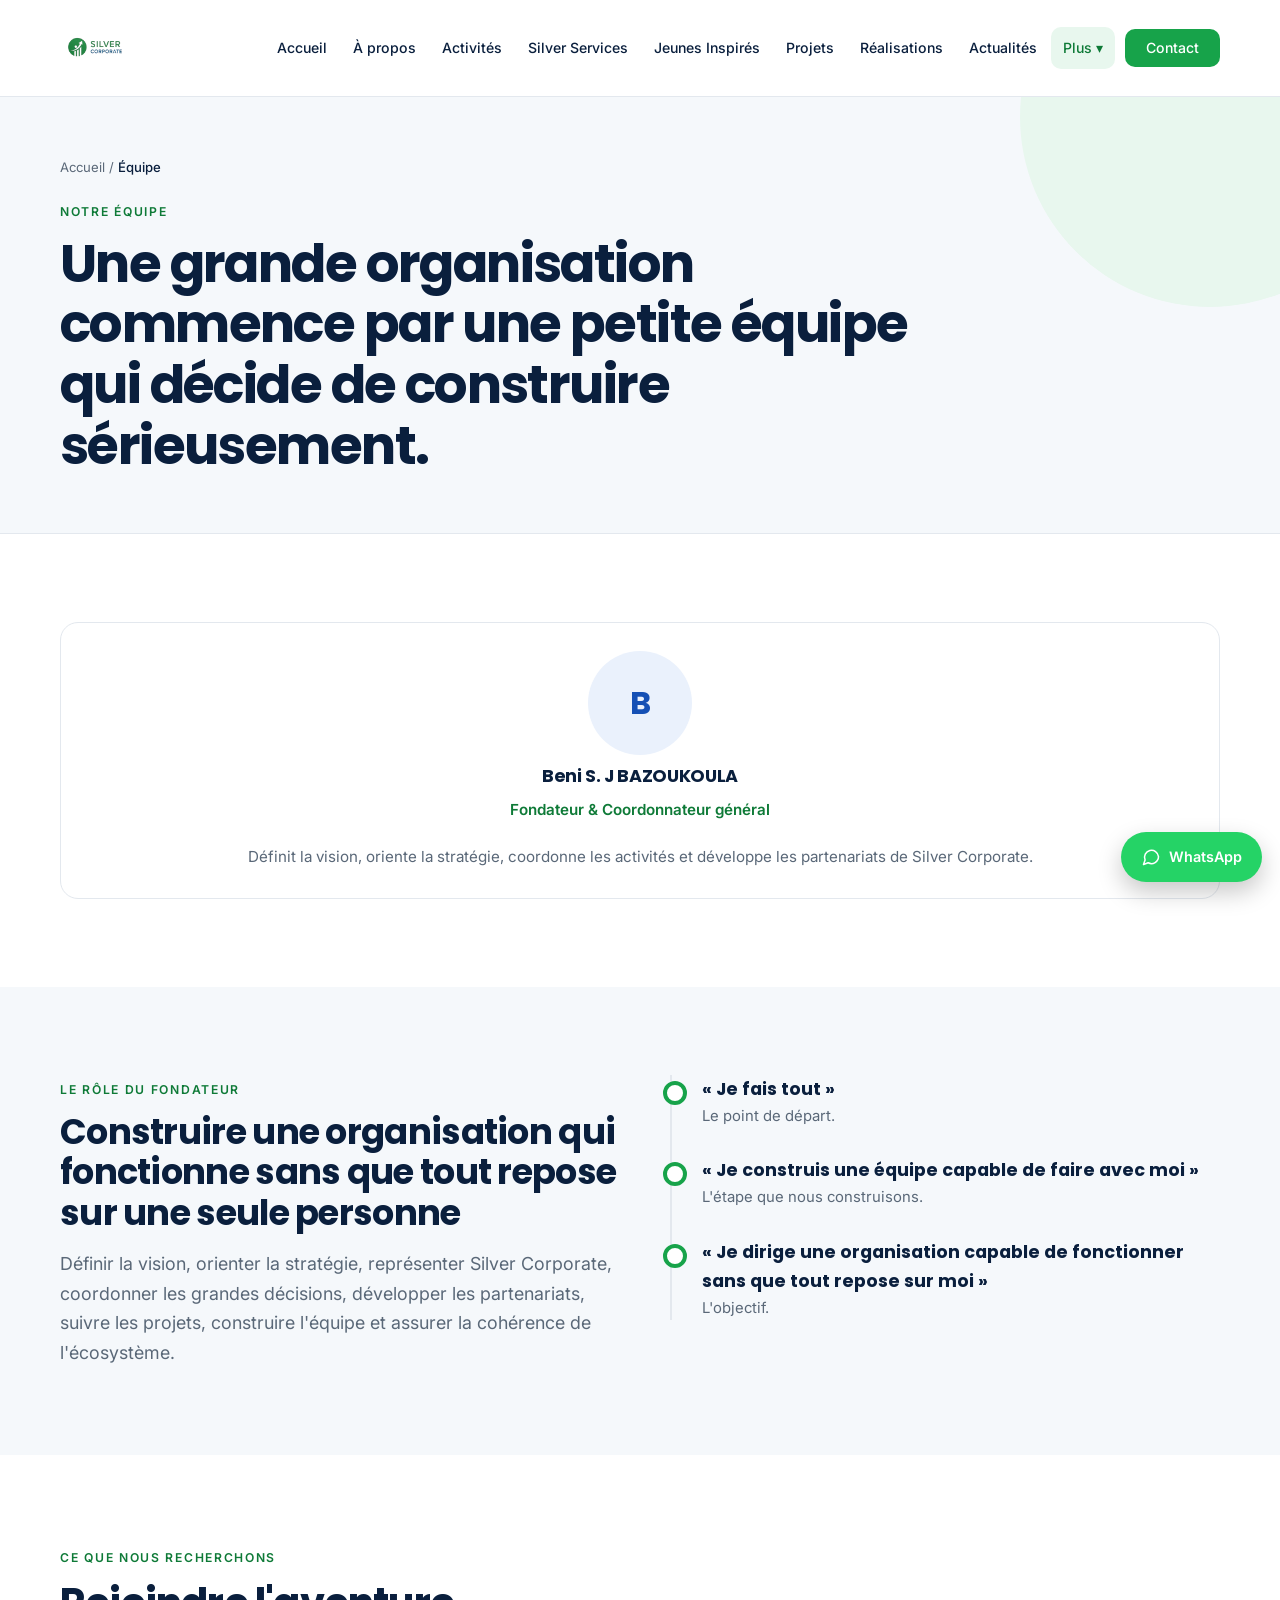
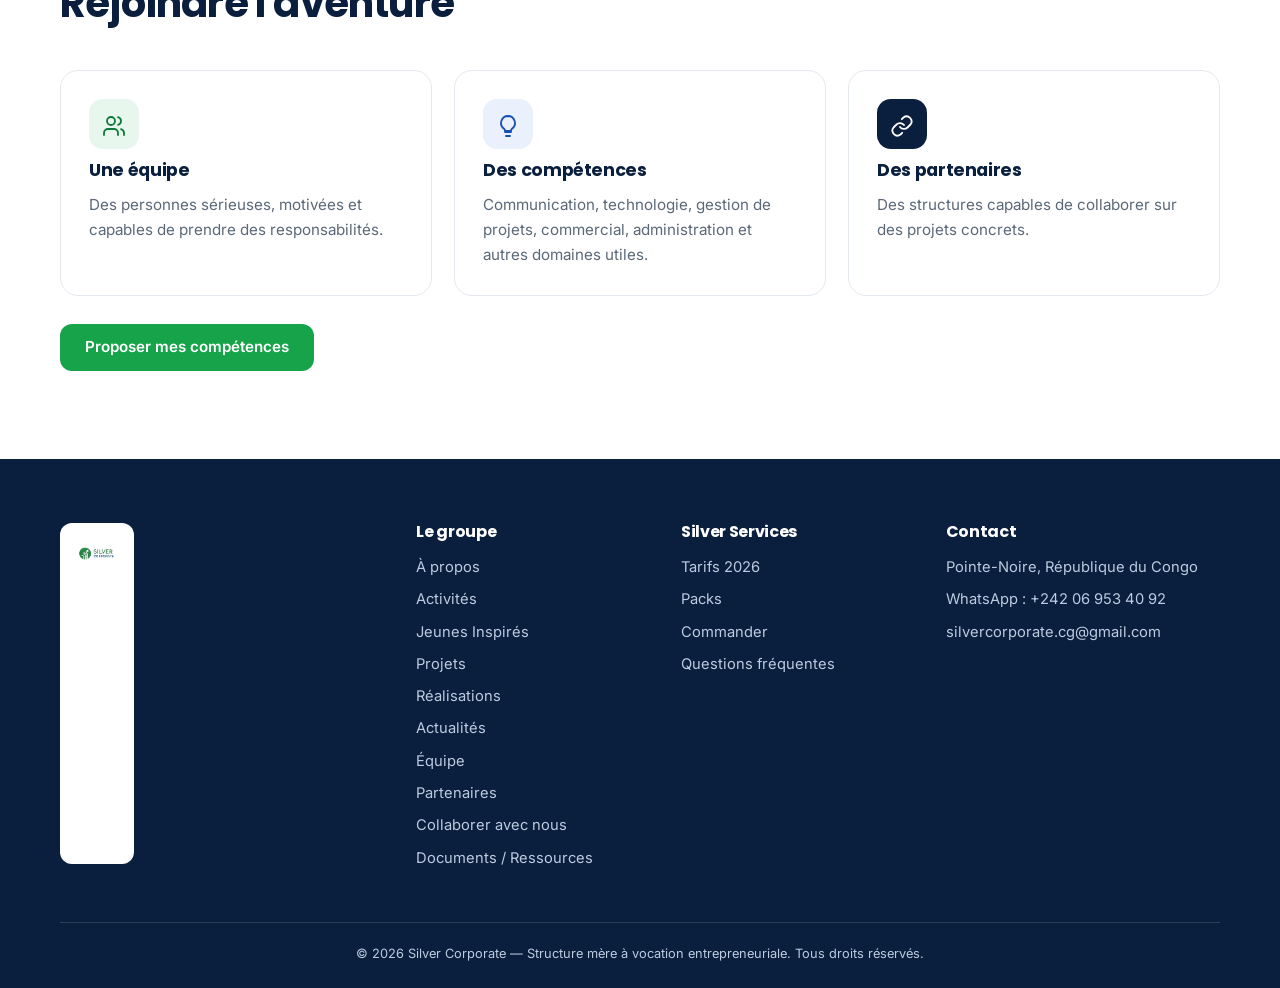
==== equipe.html @ 4ebb1131 "Add files via upload" ====
<!DOCTYPE html>
<html lang="fr">
<head>
<meta charset="UTF-8">
<meta name="viewport" content="width=device-width,initial-scale=1">
<title>Équipe — Silver Corporate</title>
<meta name="description" content="L'équipe de Silver Corporate : un fondateur et coordonnateur général, et une équipe construite progressivement.">
<link rel="icon" href="images/logo.png">
<link rel="preconnect" href="https://fonts.googleapis.com"><link rel="preconnect" href="https://fonts.gstatic.com" crossorigin>
<link href="https://fonts.googleapis.com/css2?family=Inter:wght@400;500;600&family=Poppins:wght@600;700&display=swap" rel="stylesheet">
<link rel="stylesheet" href="css/style.css">
</head>
<body>
<div id="site-header"></div>
<main>

<section class="page-head"><div class="container">
  <nav class="crumb" aria-label="Fil d'Ariane"><a href="index.html">Accueil</a> / <span>Équipe</span></nav>
  <span class="eyebrow">Notre équipe</span>
  <h1>Une grande organisation commence par une petite équipe qui décide de construire sérieusement.</h1>
</div></section>

<section class="section">
  <div class="container">
    <div class="grid g3" data-render="equipe" data-empty="L'équipe sera présentée ici."></div>
  </div>
</section>

<section class="section alt">
  <div class="container grid g2" style="align-items:start;gap:40px">
    <div>
      <span class="eyebrow">Le rôle du fondateur</span>
      <h2 style="font-size:clamp(1.6rem,3vw,2.2rem)">Construire une organisation qui fonctionne sans que tout repose sur une seule personne</h2>
      <p class="lead">Définir la vision, orienter la stratégie, représenter Silver Corporate, coordonner les grandes décisions, développer les partenariats, suivre les projets, construire l'équipe et assurer la cohérence de l'écosystème.</p>
    </div>
    <ol class="tl">
      <li><b>« Je fais tout »</b><span>Le point de départ.</span></li>
      <li><b>« Je construis une équipe capable de faire avec moi »</b><span>L'étape que nous construisons.</span></li>
      <li><b>« Je dirige une organisation capable de fonctionner sans que tout repose sur moi »</b><span>L'objectif.</span></li>
    </ol>
  </div>
</section>

<section class="section">
  <div class="container">
    <div class="section-head"><span class="eyebrow">Ce que nous recherchons</span><h2>Rejoindre l'aventure</h2></div>
    <div class="grid g3">
      <article class="card"><span class="ico"><i data-i="users"></i></span><h3>Une équipe</h3><p>Des personnes sérieuses, motivées et capables de prendre des responsabilités.</p></article>
      <article class="card"><span class="ico blue"><i data-i="spark"></i></span><h3>Des compétences</h3><p>Communication, technologie, gestion de projets, commercial, administration et autres domaines utiles.</p></article>
      <article class="card"><span class="ico navy"><i data-i="link"></i></span><h3>Des partenaires</h3><p>Des structures capables de collaborer sur des projets concrets.</p></article>
    </div>
    <div class="btns"><a class="btn btn-green" href="contact.html?objet=Rejoindre%20l%27%C3%A9quipe">Proposer mes compétences</a></div>
  </div>
</section>

</main>
<div id="site-footer"></div>
<script src="js/data.js"></script>
<script src="js/main.js"></script>
</body>
</html>
---- css/style.css ----
/* ============ Silver Corporate — style.css ============ */
:root{
  --navy:#0a1f3d;--navy2:#143665;--blue:#1550b5;--green:#17a34a;--green-d:#0e7a37;
  --ink:#0f1e2e;--muted:#5a6878;--line:#e3e8ee;--bg:#f5f8fb;--mint:#e8f7ee;--sky:#eaf1fc;
  --r:18px;--shadow:0 1px 2px rgba(10,31,61,.05),0 16px 36px -10px rgba(10,31,61,.14);
  --font:'Inter',system-ui,-apple-system,'Segoe UI',sans-serif;--head:'Poppins','Inter',system-ui,sans-serif;
}
*{box-sizing:border-box;margin:0;padding:0}
html{scroll-behavior:smooth;scroll-padding-top:96px}
body{font-family:var(--font);color:var(--ink);line-height:1.65;background:#fff;font-size:16px;-webkit-font-smoothing:antialiased}
h1,h2,h3,h4{font-family:var(--head);color:var(--navy);line-height:1.15;letter-spacing:-.02em;font-weight:700}
h3{font-size:1.1rem;line-height:1.3}
img{max-width:100%;display:block;height:auto}
a{color:var(--blue);text-decoration:none}
a:hover{text-decoration:underline}
ul,ol{padding-left:1.2rem}
p+p{margin-top:12px}
.container{width:min(1160px,92%);margin-inline:auto}
.section{padding:88px 0}
.alt{background:var(--bg)}
.section-head{max-width:720px;margin-bottom:44px}
.section-head.center{margin-inline:auto;text-align:center}
.section-head h2{font-size:clamp(1.7rem,3.4vw,2.5rem)}
.section-head p{color:var(--muted);margin-top:14px;font-size:1.04rem}
.eyebrow{display:inline-block;font-size:.76rem;font-weight:600;letter-spacing:.14em;text-transform:uppercase;color:var(--green-d);margin-bottom:12px}
.lead{font-size:1.12rem;color:var(--muted);max-width:660px;margin-top:16px}
.muted{color:var(--muted)}.center{text-align:center}.mt{margin-top:28px}
.small{font-size:.86rem}
.ic{flex:none;vertical-align:middle}

/* ---------- Logo (affiché seulement s'il est trouvé) ---------- */
img[data-logo]{display:none}
img[data-logo].ok{display:block}

/* ---------- Boutons ---------- */
.btn{display:inline-flex;align-items:center;justify-content:center;gap:8px;padding:13px 24px;border-radius:12px;font:600 .95rem var(--font);border:1.5px solid transparent;cursor:pointer;transition:.18s;text-decoration:none!important;line-height:1.2}
.btn:hover{transform:translateY(-1px)}
.btn-green{background:var(--green);color:#fff}.btn-green:hover{background:var(--green-d)}
.btn-navy{background:var(--navy);color:#fff}.btn-navy:hover{background:var(--navy2)}
.btn-ghost{background:#fff;color:var(--navy);border-color:#cdd6e0}.btn-ghost:hover{border-color:var(--navy)}
.btn-white{background:#fff;color:var(--navy)}
.btn-line{border-color:rgba(255,255,255,.55);color:#fff}.btn-line:hover{background:rgba(255,255,255,.12)}
.btn-sm{padding:8px 14px;font-size:.84rem;border-radius:10px}
.btns{display:flex;flex-wrap:wrap;gap:12px;margin-top:28px}

/* ---------- Barre du haut + en-tête ---------- */
.topbar{background:var(--navy);color:#c9d6e8;font-size:.8rem}
.topbar .container{display:flex;justify-content:space-between;align-items:center;gap:16px;padding:8px 0;flex-wrap:wrap}
.topbar a{color:#fff}
.topbar span{display:inline-flex;align-items:center;gap:6px}
.tb-r{display:flex;gap:18px}
.site-header{position:sticky;top:0;z-index:50;background:rgba(255,255,255,.95);backdrop-filter:blur(10px);-webkit-backdrop-filter:blur(10px);border-bottom:1px solid var(--line)}
.hd{display:flex;align-items:center;justify-content:space-between;gap:14px;height:96px}
.brand{display:flex;align-items:center}
.brand:hover{text-decoration:none}
.brand img{height:72px;width:auto}
.brand-txt{font-family:var(--head);font-weight:700;color:var(--navy);font-size:1.2rem}
.nav{display:flex;align-items:center;gap:2px}
.nav>a,.nav summary{padding:9px 12px;border-radius:10px;font-size:.88rem;font-weight:500;color:var(--navy);cursor:pointer;list-style:none;white-space:nowrap}
.nav>a:hover,.nav summary:hover{background:var(--bg);text-decoration:none}
.nav>a.active,.nav summary.active{color:var(--green-d);background:var(--mint)}
.nav>a.btn{margin-left:8px;color:#fff;padding:10px 20px}
.nav>a.btn:hover{background:var(--green-d)}
.nav summary::-webkit-details-marker{display:none}
.more{position:relative}
.more-list{position:absolute;right:0;top:calc(100% + 8px);background:#fff;border:1px solid var(--line);border-radius:14px;min-width:230px;padding:8px;box-shadow:var(--shadow)}
.more-list a{display:block;padding:10px 12px;border-radius:10px;color:var(--navy);font-size:.9rem}
.more-list a:hover{background:var(--bg);text-decoration:none}
.burger{display:none;background:#fff;border:1px solid var(--line);border-radius:10px;width:44px;height:44px;font-size:1.15rem;cursor:pointer;color:var(--navy)}
@media(max-width:1120px){
  .burger{display:block}
  .nav{display:none;position:absolute;left:0;right:0;top:100%;background:#fff;border-bottom:1px solid var(--line);flex-direction:column;align-items:stretch;padding:12px 4% 20px;max-height:calc(100vh - 90px);overflow:auto;box-shadow:0 20px 30px rgba(10,31,61,.1)}
  .nav.open{display:flex}
  .nav>a.btn{margin:10px 0 0}
  .more-list{position:static;box-shadow:none;border:0;padding:0 0 0 12px}
  .tb-r{display:none}
}

/* ---------- Accueil : hero ---------- */
.hero{position:relative;overflow:hidden;padding:84px 0 100px;background:#fff}
.hero::before{content:"";position:absolute;inset:0;background-image:linear-gradient(var(--line) 1px,transparent 1px),linear-gradient(90deg,var(--line) 1px,transparent 1px);background-size:52px 52px;-webkit-mask-image:radial-gradient(ellipse 60% 70% at 78% 30%,#000,transparent 75%);mask-image:radial-gradient(ellipse 60% 70% at 78% 30%,#000,transparent 75%);opacity:.9}
.hero::after{content:"";position:absolute;width:520px;height:520px;right:-140px;top:-180px;border-radius:50%;background:var(--mint);opacity:.8}
.hero-grid{position:relative;z-index:1;display:grid;grid-template-columns:1.1fr .9fr;gap:56px;align-items:center}
.pill{display:inline-flex;align-items:center;gap:8px;background:var(--mint);color:var(--green-d);padding:7px 15px;border-radius:999px;font-weight:600;font-size:.8rem}
.dot{width:8px;height:8px;border-radius:50%;background:var(--green);box-shadow:0 0 0 4px rgba(23,163,74,.18)}
.hero h1{font-size:clamp(2.4rem,5.4vw,4.1rem);letter-spacing:-.035em;margin:20px 0}
.mark{background:linear-gradient(transparent 64%,#b9ebcb 64%);padding:0 4px}
.hero .lead{max-width:560px}
.checks{list-style:none;padding:0;margin-top:26px;display:grid;gap:10px}
.checks li{display:flex;gap:10px;align-items:flex-start;font-size:.95rem}
.checks li::before{content:"";flex:none;width:20px;height:20px;margin-top:3px;border-radius:50%;background:var(--green) url("data:image/svg+xml,%3Csvg xmlns='http://www.w3.org/2000/svg' viewBox='0 0 24 24' fill='none' stroke='white' stroke-width='3.2' stroke-linecap='round' stroke-linejoin='round'%3E%3Cpath d='M20 6 9 17l-5-5'/%3E%3C/svg%3E") center/12px no-repeat}
.journey{position:relative;background:#fff;border:1px solid var(--line);border-radius:26px;padding:30px 30px 34px;box-shadow:var(--shadow)}
.hero-logo{display:none}
.hero-logo.has-logo{display:flex;justify-content:center;padding-bottom:18px;margin-bottom:18px;border-bottom:1px solid var(--line)}
.hero-logo img{height:70px;width:auto}
.jhead{display:flex;justify-content:space-between;gap:10px;align-items:center;margin-bottom:20px;font-size:.74rem;font-weight:600;letter-spacing:.1em;text-transform:uppercase;color:var(--muted)}
.jstep{position:relative;display:flex;gap:16px;padding-bottom:20px}
.jstep:last-of-type{padding-bottom:0}
.jstep::before{content:"";position:absolute;left:17px;top:38px;bottom:2px;width:2px;background:var(--line)}
.jstep:last-of-type::before{display:none}
.jnum{flex:none;width:36px;height:36px;border-radius:50%;background:var(--sky);color:var(--blue);display:grid;place-items:center;font:700 .85rem var(--head)}
.jstep.last .jnum{background:var(--green);color:#fff}
.jstep b{display:block;color:var(--navy);font-family:var(--head);font-size:1rem}
.jstep span.t{font-size:.88rem;color:var(--muted)}
.jbadge{display:inline-block;margin-top:22px;background:var(--navy);color:#fff;border-radius:14px;padding:10px 16px;font-size:.82rem}
.jbadge b{color:#7fe0a3}
.hero-stats{display:flex;gap:36px;flex-wrap:wrap;margin-top:38px;padding-top:26px;border-top:1px solid var(--line)}
.hero-stats b{display:block;font-family:var(--head);font-size:1.7rem;color:var(--navy);line-height:1}
.hero-stats span{font-size:.82rem;color:var(--muted)}
@media(max-width:940px){.hero{padding:56px 0 64px}.hero-grid{grid-template-columns:1fr;gap:44px}}

/* ---------- Bandeau principe ---------- */
.strip{background:var(--navy);color:#fff;padding:30px 0}
.strip .container{display:flex;justify-content:space-between;align-items:center;gap:20px;flex-wrap:wrap}
.strip p{font-family:var(--head);font-weight:600;font-size:clamp(1.15rem,2.6vw,1.6rem)}
.strip p span{color:#7fe0a3}
.strip ol{list-style:none;padding:0;display:flex;flex-wrap:wrap;gap:8px;align-items:center;font-size:.85rem;color:#b9c8dc}
.strip li:not(:last-child)::after{content:"→";margin-left:8px;color:#7fe0a3}

/* ---------- Grilles et cartes ---------- */
.grid{display:grid;gap:22px}
.g2{grid-template-columns:repeat(auto-fit,minmax(min(100%,340px),1fr))}
.g3{grid-template-columns:repeat(auto-fit,minmax(min(100%,280px),1fr))}
.g4{grid-template-columns:repeat(auto-fit,minmax(min(100%,235px),1fr))}
.card{background:#fff;border:1px solid var(--line);border-radius:var(--r);padding:28px;display:flex;flex-direction:column;gap:10px;transition:box-shadow .2s,border-color .2s}
.card:hover{box-shadow:var(--shadow);border-color:#d3dce6}
.card p{color:var(--muted);font-size:.95rem}
.card.dash{border-style:dashed;background:transparent}
.card.dash:hover{box-shadow:none}
.card .go{margin-top:auto;padding-top:8px;font-weight:600;font-size:.9rem;display:inline-flex;gap:6px;align-items:center}
.card .meta{font-size:.8rem;color:var(--muted)}
.card .num{font-family:var(--head);font-weight:700;color:var(--green);font-size:.9rem;letter-spacing:.08em}
.ico{width:50px;height:50px;border-radius:14px;display:grid;place-items:center;background:var(--mint);color:var(--green-d)}
.ico.blue{background:var(--sky);color:var(--blue)}
.ico.navy{background:var(--navy);color:#fff}
.badge{display:inline-block;align-self:flex-start;font-size:.72rem;font-weight:600;padding:4px 12px;border-radius:999px;background:var(--sky);color:var(--blue)}
.badge.ok{background:var(--mint);color:var(--green-d)}
.badge.wait{background:#fff3dc;color:#8a5a00}
.badge.grey{background:#eceff3;color:#4b5866}
.badges{display:flex;gap:6px;flex-wrap:wrap}
.card-img{border-radius:12px;aspect-ratio:16/9;object-fit:cover;width:100%;background:var(--bg)}
.avatar{width:104px;height:104px;border-radius:50%;object-fit:cover;background:var(--sky);display:grid;place-items:center;font:700 2rem var(--head);color:var(--blue)}
.card.center-card{align-items:center;text-align:center}
.chips{display:flex;flex-wrap:wrap;gap:10px;margin:16px 0}
.chip{background:#fff;border:1px solid var(--line);border-radius:999px;padding:7px 16px;font-size:.86rem;color:var(--navy);font-family:inherit}
button.chip{cursor:pointer;transition:.15s}
button.chip:hover{border-color:var(--navy)}
button.chip.active{background:var(--navy);color:#fff;border-color:var(--navy)}
.quote{border-left:4px solid var(--green);background:var(--mint);padding:22px 26px;border-radius:0 var(--r) var(--r) 0;font-size:1.08rem;color:var(--navy);font-weight:500}
.notice{background:var(--sky);border:1px solid #cfdef3;border-radius:var(--r);padding:18px 22px;color:var(--navy);font-size:.93rem}
.notice.warn{background:#fff8e8;border-color:#f0dcaa}
.empty{border:2px dashed #d3dbe4;border-radius:var(--r);padding:36px;text-align:center;color:var(--muted);grid-column:1/-1;background:#fff}
.kv{display:grid;gap:12px;font-size:.93rem}
.kv div{display:flex;justify-content:space-between;gap:18px;border-bottom:1px solid var(--line);padding-bottom:10px}
.kv div:last-child{border:0}
.kv span{color:var(--muted)}.kv b{text-align:right;color:var(--navy)}

/* Grandes cartes colorées */
.big-card{position:relative;overflow:hidden;border-radius:26px;padding:38px;color:#fff;display:flex;flex-direction:column;gap:12px}
.big-card::after{content:"";position:absolute;width:260px;height:260px;border-radius:50%;right:-90px;top:-90px;background:rgba(255,255,255,.08);pointer-events:none}
.big-card.green{background:var(--green-d)}
.big-card.blue{background:var(--blue)}
.big-card.navy{background:var(--navy)}
.big-card h2,.big-card h3{color:#fff}
.big-card h3{font-size:1.5rem}
.big-card p{color:rgba(255,255,255,.88)}
.big-card ul{list-style:none;padding:0;display:grid;gap:8px;margin:6px 0}
.big-card li{display:flex;gap:10px;font-size:.94rem;color:rgba(255,255,255,.92)}
.big-card ul li::before{content:"✓";color:#9ff0bd;font-weight:700}
.big-card .badge{background:rgba(255,255,255,.18);color:#fff}
.big-card .btns{margin-top:auto;padding-top:14px}
.big-card .num{font-size:.78rem;font-weight:600;letter-spacing:.14em;opacity:.8}

/* Parcours */
.flow{list-style:none;padding:0;display:grid;gap:16px;grid-template-columns:repeat(auto-fit,minmax(min(100%,235px),1fr));counter-reset:f}
.step{counter-increment:f;background:#fff;border:1px solid var(--line);border-radius:var(--r);padding:22px}
.step::before{content:counter(f,decimal-leading-zero);display:block;font:700 .85rem var(--head);color:var(--green);letter-spacing:.1em;margin-bottom:8px}
.step b{display:block;color:var(--navy);font-family:var(--head);font-size:1.02rem}
.step span{display:block;margin-top:4px;font-size:.88rem;color:var(--muted);line-height:1.5}

/* Frise */
.tl{list-style:none;padding:0;border-left:2px solid var(--line);margin-left:10px}
.tl li{position:relative;padding:0 0 28px 30px}
.tl li:last-child{padding-bottom:0}
.tl li::before{content:"";position:absolute;left:-9px;top:6px;width:16px;height:16px;border-radius:50%;background:#fff;border:4px solid var(--green)}
.tl b{font-family:var(--head);color:var(--navy);font-size:1.1rem}
.tl span{display:block;color:var(--muted);font-size:.93rem}

/* Pages intérieures */
.page-head{position:relative;overflow:hidden;padding:60px 0 56px;background:var(--bg);border-bottom:1px solid var(--line)}
.page-head::after{content:"";position:absolute;width:380px;height:380px;border-radius:50%;right:-120px;top:-170px;background:var(--mint)}
.page-head .container{position:relative;z-index:1}
.page-head h1{font-size:clamp(2rem,4.6vw,3.3rem);max-width:880px;letter-spacing:-.03em}
.crumb{font-size:.82rem;color:var(--muted);margin-bottom:18px}
.crumb a{color:var(--muted)}
.crumb span{color:var(--navy);font-weight:500}

/* ---------- Silver Services ---------- */
.filter{width:100%;max-width:420px;padding:13px 18px;border:1px solid #c9d3de;border-radius:12px;font:inherit;background:#fff;margin-bottom:20px}
.filter:focus,.field input:focus,.field select:focus,.field textarea:focus{outline:2px solid var(--green);border-color:var(--green)}
.cat-grid{display:grid;gap:22px;grid-template-columns:repeat(auto-fit,minmax(min(100%,430px),1fr));align-items:start}
.svc-h{display:flex;align-items:center;gap:14px}
.svc-h h3{font-size:1.08rem}
.card p.note{font-size:.84rem;color:var(--muted);background:var(--bg);border-radius:10px;padding:8px 12px}
.svc-list{list-style:none;padding:0;margin-top:4px}
.svc-list li{display:grid;grid-template-columns:1fr auto auto;gap:12px;align-items:center;padding:11px 0;border-top:1px solid var(--line)}
.svc-name{font-weight:500;font-size:.93rem;color:var(--ink)}
.svc-price{font-weight:700;color:var(--green-d);font-size:.9rem;text-align:right}
.pick{font:600 .78rem var(--font);color:var(--navy);background:#fff;border:1px solid #cdd6e0;border-radius:8px;padding:6px 11px;cursor:pointer;transition:.15s}
.pick:hover{background:var(--navy);color:#fff;border-color:var(--navy)}
a.card.mini{gap:6px;text-decoration:none!important;color:inherit}
a.card.mini:hover{border-color:var(--green)}
a.card.mini .svc-price{text-align:left;font-size:1.25rem;font-family:var(--head)}
.pack{border-top:4px solid var(--green)}
.pack-price{font:700 1.8rem var(--head);color:var(--blue)}
.pack-price small{font-size:.8rem;color:var(--muted);font-weight:500;font-family:var(--font)}
.pack ul{list-style:none;padding:0;display:grid;gap:7px;font-size:.92rem;margin:4px 0}
.pack li{display:flex;gap:9px}
.pack li::before{content:"✓";color:var(--green);font-weight:700}
.pack .eco{font-size:.8rem;color:var(--green-d);font-weight:600}
.pack .btn{margin-top:auto;align-self:flex-start}
.how{display:grid;gap:12px;list-style:none;padding:0;counter-reset:h}
.how li{counter-increment:h;display:flex;gap:14px;align-items:center;font-weight:500;color:#fff}
.how li::before{content:counter(h);flex:none;width:30px;height:30px;border-radius:50%;background:rgba(255,255,255,.18);display:grid;place-items:center;font:700 .85rem var(--head);color:#fff}
details.faq{background:#fff;border:1px solid var(--line);border-radius:14px;margin-bottom:12px}
details.faq summary{padding:18px 22px;font-weight:600;color:var(--navy);cursor:pointer;list-style:none;display:flex;justify-content:space-between;gap:12px}
details.faq summary::-webkit-details-marker{display:none}
details.faq summary::after{content:"+";font-size:1.4rem;line-height:1;color:var(--green)}
details.faq[open] summary::after{content:"–"}
details.faq p{padding:0 22px 20px;color:var(--muted)}

/* ---------- Formulaires ---------- */
.form{display:grid;gap:18px;max-width:680px}
.form.wide{max-width:none}
.field label{display:block;font-weight:600;font-size:.88rem;margin-bottom:6px;color:var(--navy)}
.field input,.field select,.field textarea{width:100%;padding:13px 16px;border:1px solid #c9d3de;border-radius:12px;font:inherit;background:#fff;color:var(--ink)}
.field textarea{min-height:130px;resize:vertical}
.field.check{display:flex;gap:10px;align-items:center}
.field.check input{width:18px;height:18px}
.field.check label{margin:0;font-weight:500}
.hp{position:absolute;left:-9999px;opacity:0}
.form-msg{font-size:.92rem;font-weight:500;color:var(--green-d)}
.form-msg.err{color:#b42318}
.form-box{background:#fff;border:1px solid var(--line);border-radius:24px;padding:34px;box-shadow:var(--shadow)}

/* ---------- CTA + pied de page ---------- */
.cta{padding:72px 0}
.cta .big-card{padding:52px;align-items:flex-start}
.cta h2{font-size:clamp(1.7rem,3.4vw,2.4rem);max-width:700px}
.site-footer{background:var(--navy);color:#bccbe0;padding:64px 0 24px;font-size:.92rem}
.site-footer h4{color:#fff;margin-bottom:14px;font-size:1rem}
.site-footer a{color:#bccbe0}
.site-footer ul{list-style:none;padding:0}
.site-footer li{margin-bottom:8px}
.footer-grid{display:grid;gap:36px;grid-template-columns:1.4fr 1fr 1fr 1.2fr}
.footer-grid .fb{font:700 1.3rem var(--head);color:#fff;margin-bottom:10px}
.fl{display:none;background:#fff;border-radius:12px;padding:8px 14px;width:max-content;margin-bottom:14px}
.fl.has-logo{display:block}
.fl img{height:46px;width:auto}
.footer-bottom{border-top:1px solid rgba(255,255,255,.14);margin-top:44px;padding-top:20px;text-align:center;font-size:.8rem}
@media(max-width:900px){.footer-grid{grid-template-columns:1fr 1fr}}
@media(max-width:560px){.footer-grid{grid-template-columns:1fr}.section{padding:60px 0}.big-card,.cta .big-card{padding:28px}.form-box{padding:22px}.svc-list li{grid-template-columns:1fr auto}.svc-list .pick{grid-column:1/-1;justify-self:start}}
.wa-float{position:fixed;right:18px;bottom:18px;z-index:60;display:inline-flex;gap:8px;align-items:center;background:#25d366;color:#fff!important;border-radius:999px;padding:13px 20px;font-weight:600;font-size:.9rem;box-shadow:0 10px 24px rgba(0,0,0,.22)}
.wa-float:hover{text-decoration:none;filter:brightness(.95)}
@media(max-width:560px){.wa-float span{display:none}.wa-float{padding:14px}}

/* ---------- Apparition douce ---------- */
.js .rv{opacity:0;transform:translateY(16px);transition:opacity .6s ease,transform .6s ease}
.js .rv.in{opacity:1;transform:none}
@media(prefers-reduced-motion:reduce){html{scroll-behavior:auto}.js .rv{opacity:1;transform:none;transition:none}*{transition:none!important}}
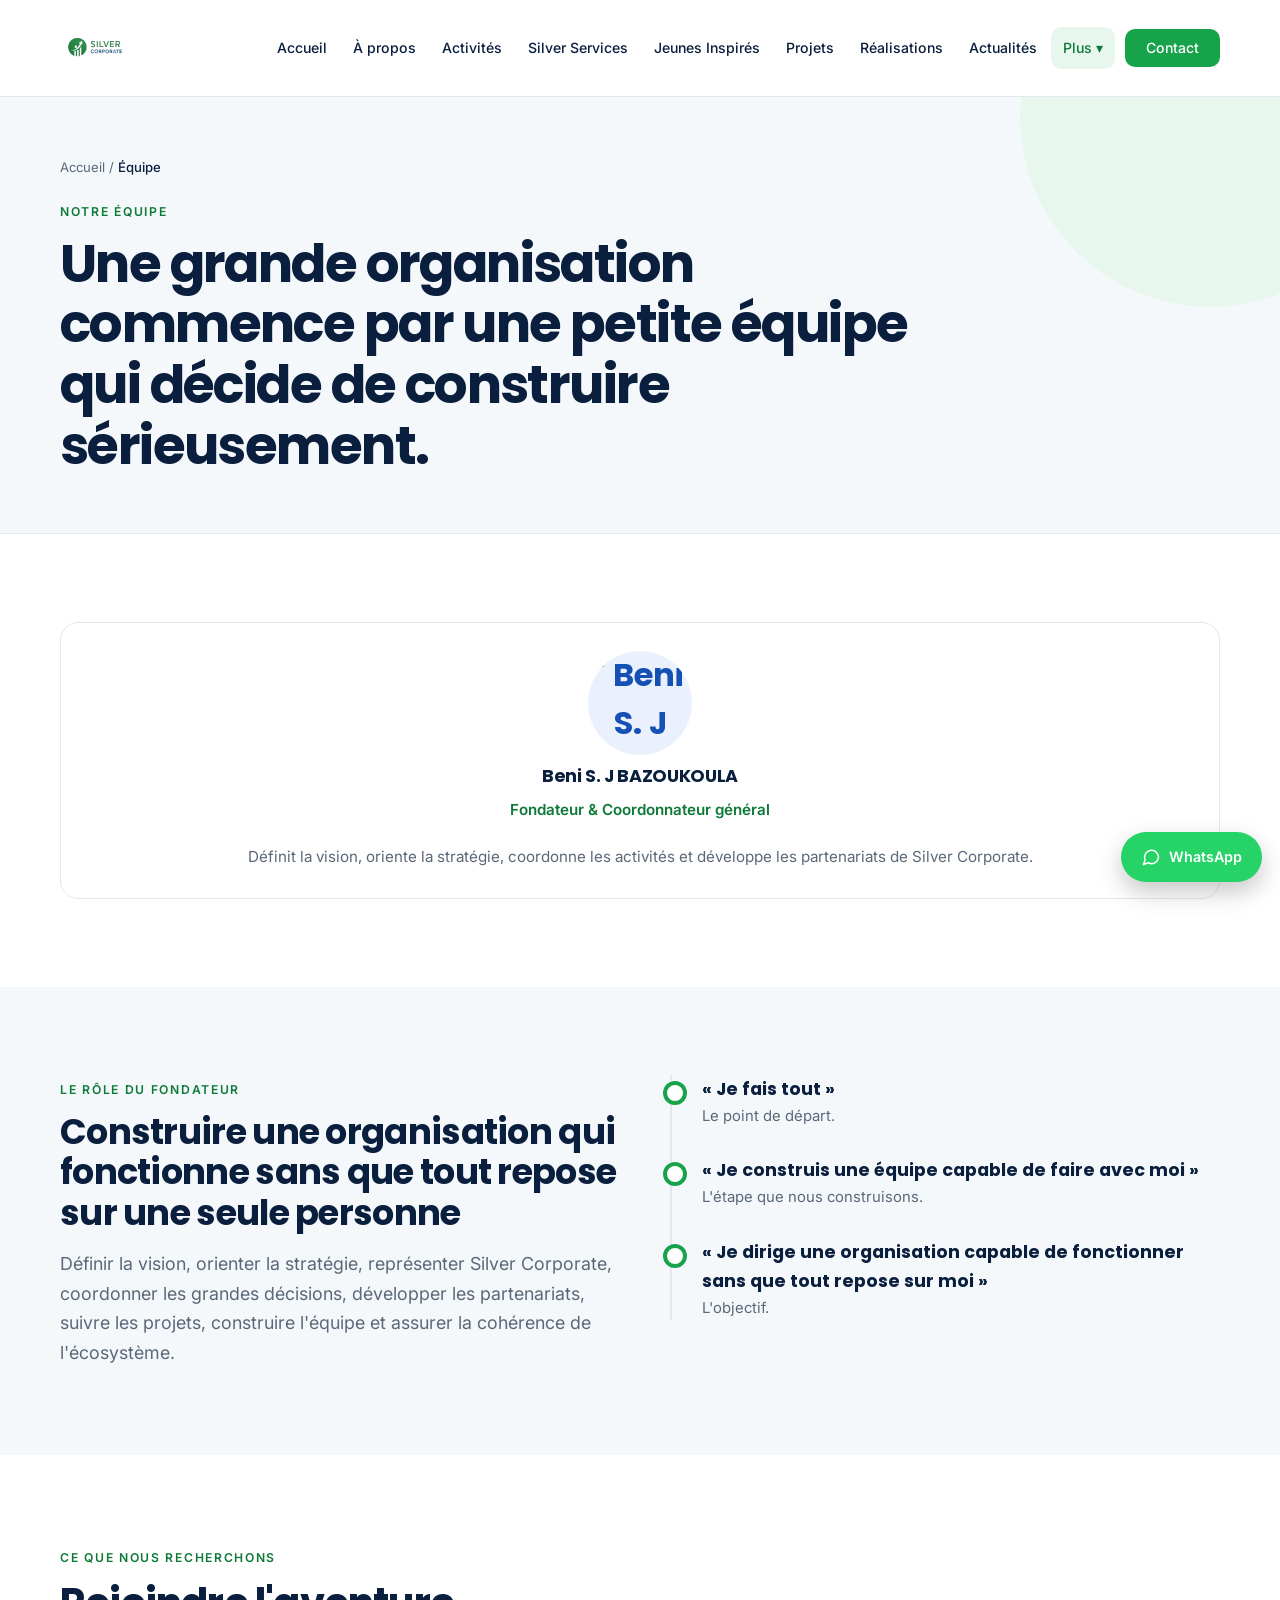
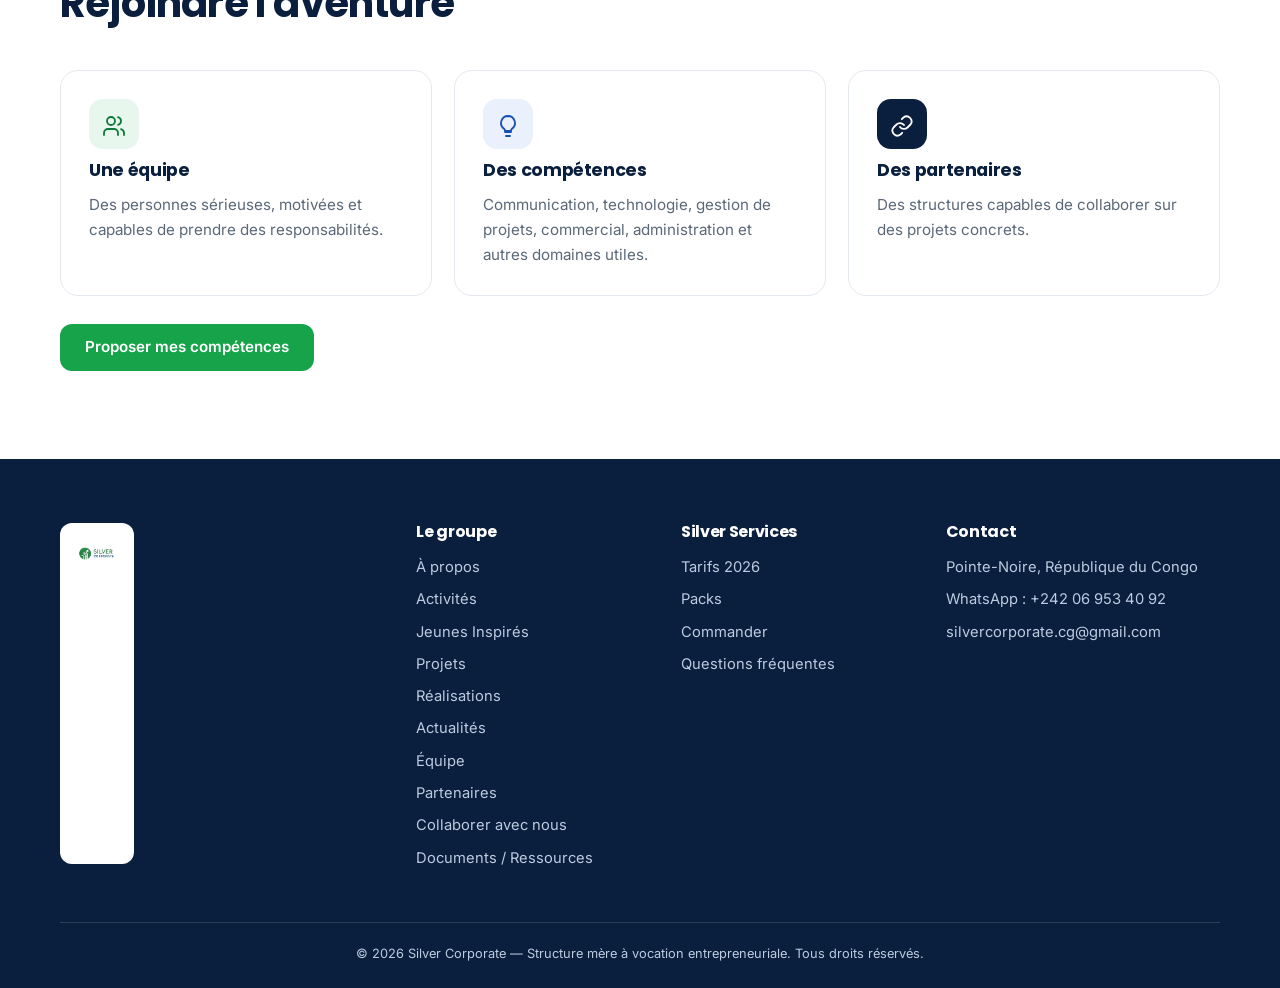
==== commit 784288f6: "Update equipe.html" ====
--- a/equipe.html
+++ b/equipe.html
@@ -22,7 +22,7 @@
 
 <section class="section">
   <div class="container">
-    <div class="grid g3" data-render="equipe" data-empty="L'équipe sera présentée ici."></div>
+    <div class="grid g2" data-render="equipe" data-empty="L'équipe sera présentée ici."></div>
   </div>
 </section>
 
@@ -58,4 +58,4 @@
 <script src="js/data.js"></script>
 <script src="js/main.js"></script>
 </body>
-</html>+</html>
